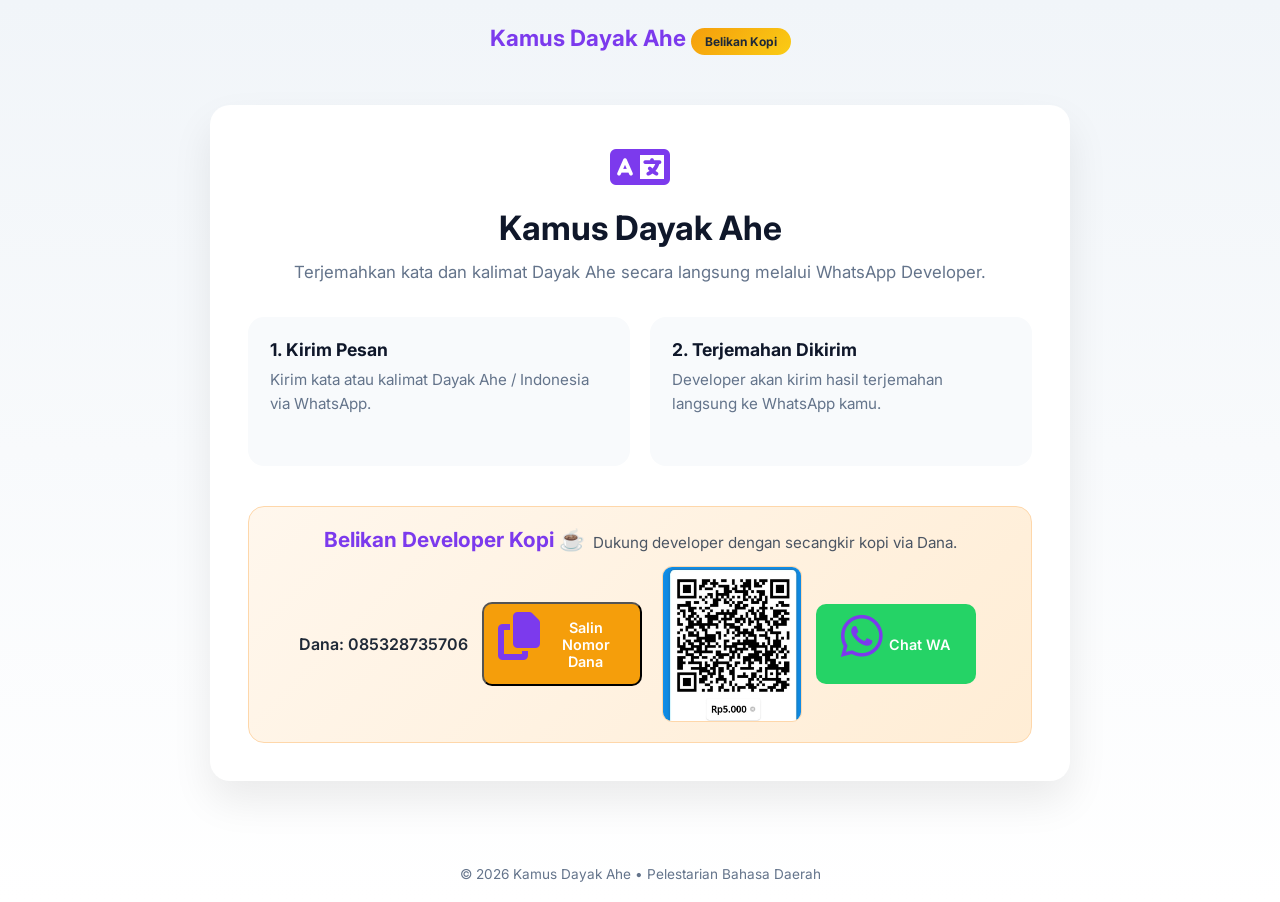
==== bcopy.html @ 18009dcf "Add files via upload" ====
<!DOCTYPE html>
<html lang="id">
<head>
<meta charset="UTF-8">
<meta name="viewport" content="width=device-width, initial-scale=1.0">
<title>Kamus Dayak Ahe</title>
<link href="https://fonts.googleapis.com/css2?family=Inter:wght@400;600;700&display=swap" rel="stylesheet">
<link rel="stylesheet" href="https://cdnjs.cloudflare.com/ajax/libs/font-awesome/6.5.1/css/all.min.css">

<style>
:root {
  --primary:#7c3aed;
  --green:#22c55e;
  --gold:#f59e0b;
  --dark:#0f172a;
  --gray:#64748b;
  --light:#f8fafc;
}

*{box-sizing:border-box;margin:0;padding:0;font-family:'Inter',sans-serif;}
body{background:linear-gradient(180deg,#f1f5f9,#ffffff);color:var(--dark);}
header{padding:20px;text-align:center;font-size:1.4rem;font-weight:700;color:var(--primary);}
.badge{display:inline-block;background:linear-gradient(135deg,var(--gold),#facc15);color:#1f2937;padding:6px 14px;border-radius:999px;font-size:0.75rem;font-weight:700;margin-top:8px;}
.container{max-width:900px;margin:auto;padding:30px 20px;}
.intro{background:white;border-radius:20px;padding:38px;box-shadow:0 20px 40px rgba(0,0,0,0.08);text-align:center;}
.intro i{font-size:3rem;color: var(--primary);margin-bottom:16px;}
.intro h1{font-size:2.1rem;margin-bottom:10px;}
.intro p{color: var(--gray);font-size:1.05rem;line-height:1.7;margin-bottom:28px;}
.steps{display:grid;grid-template-columns:repeat(auto-fit,minmax(220px,1fr));gap:20px;margin-top:30px;}
.step{background: var(--light);border-radius:16px;padding:22px;text-align:left;}
.step h3{margin-bottom:8px;font-size:1.1rem;}
.step p{font-size:0.95rem;color:var(--gray);line-height:1.6;}

/* Coffee Box */
.coffee-box{margin-top:40px;padding:20px;border-radius:16px;background:linear-gradient(135deg,#fff7ed,#ffedd5);border:1px solid #fed7aa;text-align:center;display:flex;flex-direction:column;align-items:center;gap:8px;}
.coffee-box h2{font-size:1.3rem;margin-bottom:6px;color: var(--primary);}
.coffee-box p{color:#4b5563;font-size:0.95rem;margin-bottom:0;}
.coffee-box .dana-number{font-weight:600;color:#1f2937;}
.coffee-box .btn{display:flex;justify-content:center;align-items:center;gap:6px;padding:8px 14px;border-radius:10px;font-weight:600;text-decoration:none;cursor:pointer;transition:0.3s;color:#fff;font-size:0.9rem;width:100%;max-width:160px;margin:4px 0;}
.btn-wa{background:#25D366;}
.btn-wa:hover{transform:translateY(-2px);box-shadow:0 6px 15px rgba(37,211,102,0.4);}
.btn-dana{background:#f59e0b;}
.btn-dana:hover{transform:translateY(-2px);box-shadow:0 6px 15px rgba(245,158,11,0.4);}
.coffee-box img{margin-top:12px;max-width:140px;width:70%;border-radius:10px;border:1px solid #fed7aa;}

footer{text-align:center;margin-top:35px;padding:20px;font-size:0.85rem;color:var(--gray);}

@media(min-width:480px){
  .coffee-box{flex-direction:row;flex-wrap:wrap;justify-content:center;align-items:center;}
  .coffee-box .btn{margin:6px;}
  .coffee-box img{margin-top:0;margin-left:6px;}
}

@media(max-width:600px){.intro h1{font-size:1.6rem;}}
</style>
</head>
<body>

<header>
  Kamus Dayak Ahe
  <div class="badge">Belikan Kopi</div>
</header>

<div class="container">
  <div class="intro">
    <i class="fa-solid fa-language"></i>
    <h1>Kamus Dayak Ahe</h1>
    <p>Terjemahkan kata dan kalimat Dayak Ahe secara langsung melalui WhatsApp Developer.</p>

    <div class="steps">
      <div class="step">
        <h3>1. Kirim Pesan</h3>
        <p>Kirim kata atau kalimat Dayak Ahe / Indonesia via WhatsApp.</p>
      </div>

      <div class="step">
        <h3>2. Terjemahan Dikirim</h3>
        <p>Developer akan kirim hasil terjemahan langsung ke WhatsApp kamu.</p>
      </div>
    </div>

    <!-- Coffee Box -->
    <div class="coffee-box">
      <h2>Belikan Developer Kopi ☕</h2>
      <p>Dukung developer dengan secangkir kopi via Dana.</p>
      <div class="dana-number">Dana: 085328735706</div>
      <button class="btn btn-dana" onclick="copyDana()">
        <i class="fa-solid fa-copy"></i> Salin Nomor Dana
      </button>
      <img src="qr.jpg" alt="QR Dana Developer">
      <a href="https://wa.me/6285328735706" target="_blank" class="btn btn-wa">
        <i class="fa-brands fa-whatsapp"></i> Chat WA
      </a>
    </div>

  </div>
</div>

<footer>
  © 2026 Kamus Dayak Ahe • Pelestarian Bahasa Daerah
</footer>

<script>
function copyDana(){
  const danaNumber="085328735706";
  navigator.clipboard.writeText(danaNumber).then(()=>{
    alert("Nomor Dana disalin: "+danaNumber);
  }).catch(()=>{
    alert("Gagal menyalin nomor Dana.");
  });
}
</script>

</body>
</html>
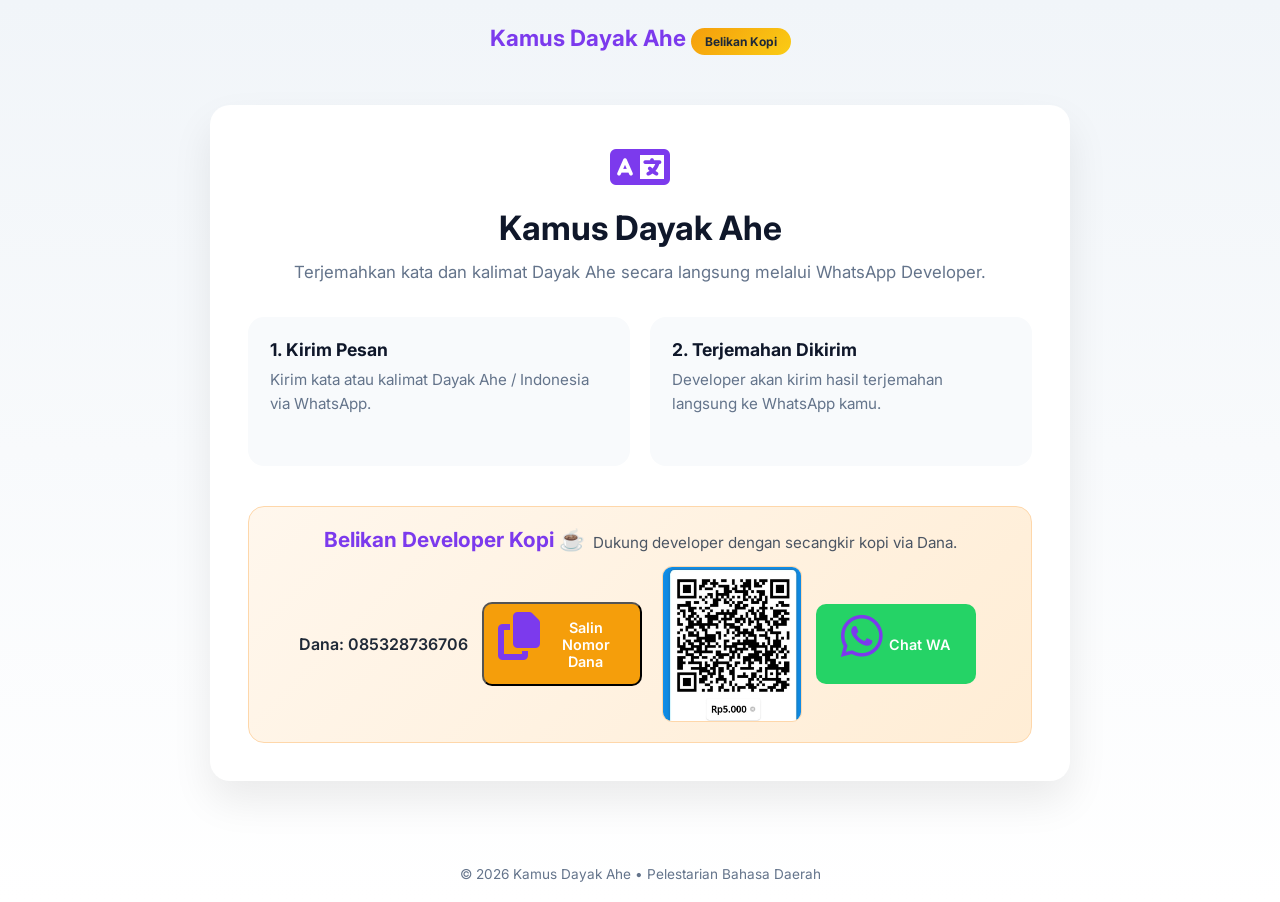
==== commit 83474738: "Update bcopy.html" ====
--- a/bcopy.html
+++ b/bcopy.html
@@ -83,12 +83,12 @@
     <div class="coffee-box">
       <h2>Belikan Developer Kopi ☕</h2>
       <p>Dukung developer dengan secangkir kopi via Dana.</p>
-      <div class="dana-number">Dana: 085328735706</div>
+      <div class="dana-number">Dana: 085328736706</div>
       <button class="btn btn-dana" onclick="copyDana()">
         <i class="fa-solid fa-copy"></i> Salin Nomor Dana
       </button>
       <img src="qr.jpg" alt="QR Dana Developer">
-      <a href="https://wa.me/6285328735706" target="_blank" class="btn btn-wa">
+      <a href="https://wa.me/6285328736706" target="_blank" class="btn btn-wa">
         <i class="fa-brands fa-whatsapp"></i> Chat WA
       </a>
     </div>
@@ -102,7 +102,7 @@
 
 <script>
 function copyDana(){
-  const danaNumber="085328735706";
+  const danaNumber="085328736706";
   navigator.clipboard.writeText(danaNumber).then(()=>{
     alert("Nomor Dana disalin: "+danaNumber);
   }).catch(()=>{
@@ -112,4 +112,4 @@
 </script>
 
 </body>
-</html>+</html>
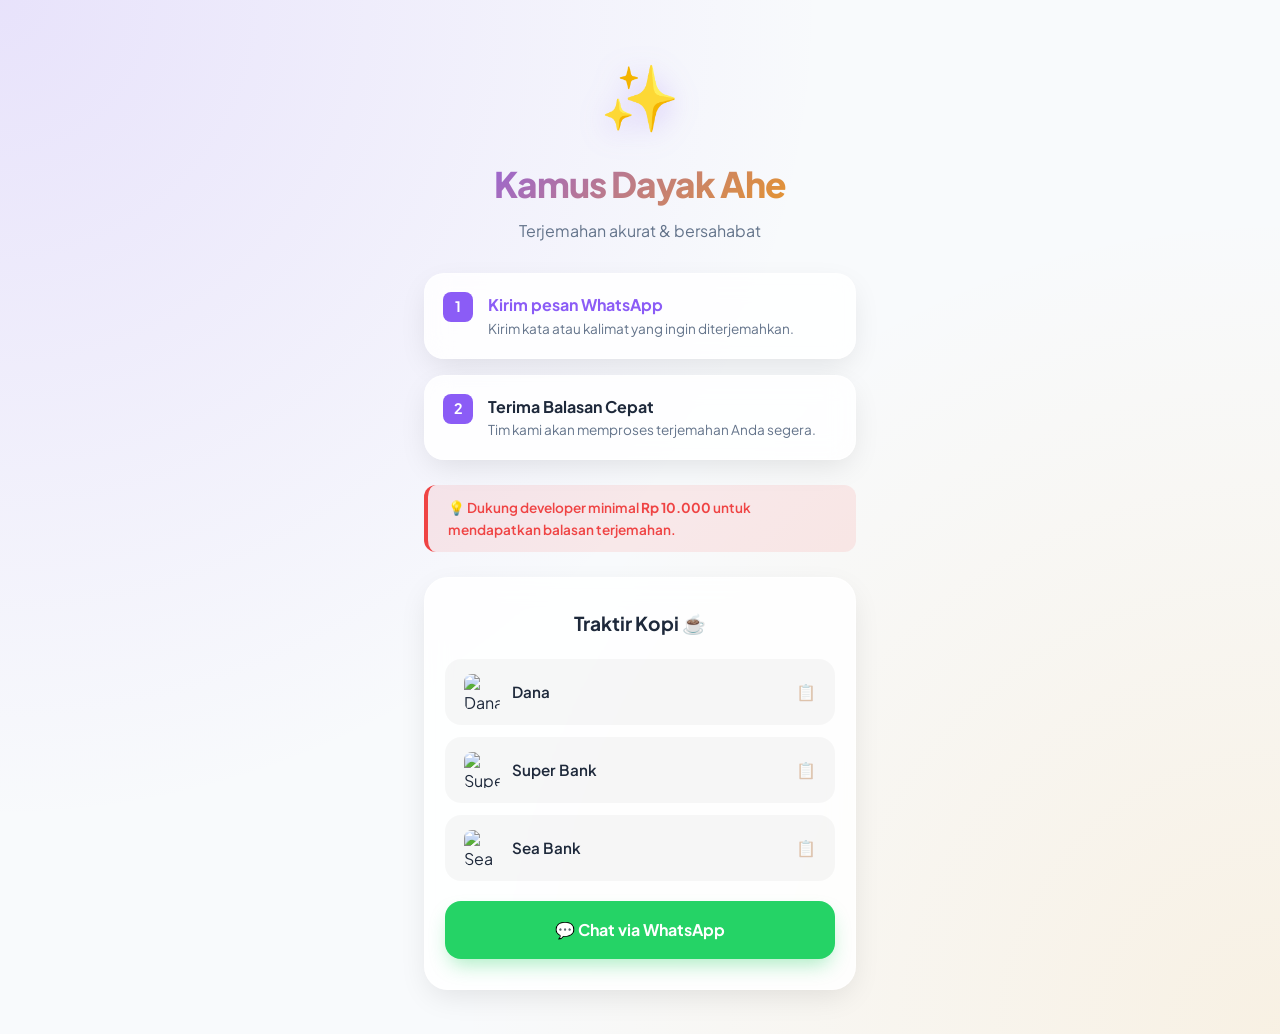
==== commit 0fdf33d2: "Update bcopy.html" ====
--- a/bcopy.html
+++ b/bcopy.html
@@ -3,111 +3,235 @@
 <head>
 <meta charset="UTF-8">
 <meta name="viewport" content="width=device-width, initial-scale=1.0">
-<title>Kamus Dayak Ahe</title>
-<link href="https://fonts.googleapis.com/css2?family=Inter:wght@400;600;700&display=swap" rel="stylesheet">
-<link rel="stylesheet" href="https://cdnjs.cloudflare.com/ajax/libs/font-awesome/6.5.1/css/all.min.css">
-
+<title>Kamus Dayak Ahe | Terjemahan Cepat</title>
+<link href="https://fonts.googleapis.com/css2?family=Plus+Jakarta+Sans:wght@400;600;700;800&display=swap" rel="stylesheet">
 <style>
 :root {
-  --primary:#7c3aed;
-  --green:#22c55e;
-  --gold:#f59e0b;
-  --dark:#0f172a;
-  --gray:#64748b;
-  --light:#f8fafc;
-}
-
-*{box-sizing:border-box;margin:0;padding:0;font-family:'Inter',sans-serif;}
-body{background:linear-gradient(180deg,#f1f5f9,#ffffff);color:var(--dark);}
-header{padding:20px;text-align:center;font-size:1.4rem;font-weight:700;color:var(--primary);}
-.badge{display:inline-block;background:linear-gradient(135deg,var(--gold),#facc15);color:#1f2937;padding:6px 14px;border-radius:999px;font-size:0.75rem;font-weight:700;margin-top:8px;}
-.container{max-width:900px;margin:auto;padding:30px 20px;}
-.intro{background:white;border-radius:20px;padding:38px;box-shadow:0 20px 40px rgba(0,0,0,0.08);text-align:center;}
-.intro i{font-size:3rem;color: var(--primary);margin-bottom:16px;}
-.intro h1{font-size:2.1rem;margin-bottom:10px;}
-.intro p{color: var(--gray);font-size:1.05rem;line-height:1.7;margin-bottom:28px;}
-.steps{display:grid;grid-template-columns:repeat(auto-fit,minmax(220px,1fr));gap:20px;margin-top:30px;}
-.step{background: var(--light);border-radius:16px;padding:22px;text-align:left;}
-.step h3{margin-bottom:8px;font-size:1.1rem;}
-.step p{font-size:0.95rem;color:var(--gray);line-height:1.6;}
-
-/* Coffee Box */
-.coffee-box{margin-top:40px;padding:20px;border-radius:16px;background:linear-gradient(135deg,#fff7ed,#ffedd5);border:1px solid #fed7aa;text-align:center;display:flex;flex-direction:column;align-items:center;gap:8px;}
-.coffee-box h2{font-size:1.3rem;margin-bottom:6px;color: var(--primary);}
-.coffee-box p{color:#4b5563;font-size:0.95rem;margin-bottom:0;}
-.coffee-box .dana-number{font-weight:600;color:#1f2937;}
-.coffee-box .btn{display:flex;justify-content:center;align-items:center;gap:6px;padding:8px 14px;border-radius:10px;font-weight:600;text-decoration:none;cursor:pointer;transition:0.3s;color:#fff;font-size:0.9rem;width:100%;max-width:160px;margin:4px 0;}
-.btn-wa{background:#25D366;}
-.btn-wa:hover{transform:translateY(-2px);box-shadow:0 6px 15px rgba(37,211,102,0.4);}
-.btn-dana{background:#f59e0b;}
-.btn-dana:hover{transform:translateY(-2px);box-shadow:0 6px 15px rgba(245,158,11,0.4);}
-.coffee-box img{margin-top:12px;max-width:140px;width:70%;border-radius:10px;border:1px solid #fed7aa;}
-
-footer{text-align:center;margin-top:35px;padding:20px;font-size:0.85rem;color:var(--gray);}
-
-@media(min-width:480px){
-  .coffee-box{flex-direction:row;flex-wrap:wrap;justify-content:center;align-items:center;}
-  .coffee-box .btn{margin:6px;}
-  .coffee-box img{margin-top:0;margin-left:6px;}
-}
-
-@media(max-width:600px){.intro h1{font-size:1.6rem;}}
+    --primary: #8b5cf6;
+    --primary-light: #a78bfa;
+    --secondary: #f59e0b;
+    --bg: #f8fafc;
+    --card-bg: rgba(255,255,255,0.85);
+    --text: #1e293b;
+    --text-light: #64748b;
+    --glass-border: rgba(255,255,255,0.5);
+    --shadow: 0 10px 30px -5px rgba(0,0,0,0.1);
+}
+
+@media (prefers-color-scheme: dark) {
+    :root {
+        --bg: #0f172a;
+        --card-bg: rgba(30,41,59,0.8);
+        --text: #f1f5f9;
+        --text-light: #94a3b8;
+        --glass-border: rgba(255,255,255,0.1);
+        --shadow: 0 20px 40px -10px rgba(0,0,0,0.5);
+    }
+}
+
+* { box-sizing: border-box; -webkit-tap-highlight-color: transparent; scroll-behavior: smooth; }
+body {
+    font-family: 'Plus Jakarta Sans', sans-serif;
+    margin:0; padding:0;
+    background: var(--bg);
+    background-image: radial-gradient(circle at 0% 0%, rgba(139,92,246,0.15) 0%, transparent 50%),
+                      radial-gradient(circle at 100% 100%, rgba(245,158,11,0.1) 0%, transparent 50%);
+    color: var(--text);
+    display:flex;
+    justify-content:center;
+    align-items:flex-start;
+    min-height:100vh;
+    padding:20px;
+    line-height:1.6;
+}
+
+.container {
+    width:100%;
+    max-width:480px;
+    padding:24px;
+    animation: fadeIn 0.8s ease-out;
+}
+
+@keyframes fadeIn {
+    from { opacity:0; transform: translateY(20px);}
+    to { opacity:1; transform: translateY(0);}
+}
+
+header { text-align:center; margin-bottom:30px; }
+.logo-icon { font-size:4rem; margin-bottom:10px; display:inline-block; filter:drop-shadow(0 5px 15px rgba(139,92,246,0.3)); animation: bounce 2s infinite; }
+@keyframes bounce { 0%,100%{transform:translateY(0);}50%{transform:translateY(-8px);} }
+
+h1 {
+    font-size:2.2rem; font-weight:800; margin:0;
+    background: linear-gradient(135deg,var(--primary),var(--secondary));
+    -webkit-background-clip:text; -webkit-text-fill-color:transparent; letter-spacing:-1px;
+}
+
+.step-card {
+    background: var(--card-bg);
+    backdrop-filter: blur(12px);
+    border:1px solid var(--glass-border);
+    border-radius:20px;
+    padding:18px;
+    margin-bottom:16px;
+    box-shadow: var(--shadow);
+    display:flex; align-items:flex-start; gap:15px;
+    transition: all 0.3s ease;
+}
+.step-card:hover { transform: translateY(-5px) scale(1.02); border-color: var(--primary-light); }
+
+.step-number {
+    background: var(--primary);
+    color:white;
+    width:30px; height:30px;
+    border-radius:8px;
+    display:flex; justify-content:center; align-items:center;
+    font-weight:bold; font-size:0.9rem; flex-shrink:0;
+}
+
+.step-content a { color: var(--primary); font-weight:700; text-decoration:none; transition:0.2s; }
+.step-content a:hover { color: var(--primary-light); }
+
+.note {
+    background: rgba(239,68,68,0.1);
+    color: #ef4444;
+    padding:12px 20px;
+    border-radius:12px;
+    font-size:0.85rem;
+    font-weight:600;
+    margin:25px 0;
+    border-left:4px solid #ef4444;
+    animation: fadeIn 1s ease-out;
+}
+
+.payment-box {
+    background: var(--card-bg);
+    backdrop-filter: blur(12px);
+    border:1px solid var(--glass-border);
+    border-radius:24px;
+    padding:30px 20px;
+    box-shadow: var(--shadow);
+    animation: fadeIn 1s ease-out;
+}
+
+.payment-box h2 { font-size:1.2rem; margin:0 0 20px 0; text-align:center; }
+
+.payment-item {
+    display:flex; justify-content:space-between; align-items:center;
+    background: rgba(0,0,0,0.03);
+    padding:14px 18px; border-radius:16px; margin-bottom:12px;
+    cursor:pointer; transition:0.3s; border:1px solid transparent;
+}
+@media (prefers-color-scheme: dark) { .payment-item { background: rgba(255,255,255,0.05); } }
+.payment-item:hover { background: rgba(139,92,246,0.1); border-color: var(--primary-light); }
+
+.payment-info { display:flex; align-items:center; gap:12px; }
+.payment-item img { width:36px; height:36px; object-fit:contain; border-radius:8px; transition:0.3s; }
+.payment-item:hover img { transform: scale(1.1); }
+
+.payment-name { font-weight:600; font-size:0.95rem; }
+
+.copy-icon { opacity:0.4; transition:0.3s; }
+.payment-item:hover .copy-icon { opacity:1; color: var(--primary-light); }
+
+.btn-wa {
+    display:flex; justify-content:center; align-items:center; gap:10px;
+    background:#25D366; color:white; text-decoration:none;
+    padding:16px; border-radius:16px; font-weight:700; margin-top:20px;
+    transition:0.3s; box-shadow:0 10px 20px -5px rgba(37,211,102,0.4);
+}
+.btn-wa:hover { transform: translateY(-3px); box-shadow:0 15px 25px -5px rgba(37,211,102,0.5); filter:brightness(1.1); }
+
+/* Toast Notification */
+#toast {
+    visibility:hidden; min-width:250px;
+    background-color:#333; color:#fff; text-align:center;
+    border-radius:12px; padding:16px;
+    position:fixed; z-index:1000; bottom:30px;
+    font-weight:600; box-shadow:0 10px 30px rgba(0,0,0,0.2);
+}
+#toast.show { visibility:visible; animation: slideIn 0.5s, slideOut 0.5s 2.5s; }
+@keyframes slideIn { from {bottom:0; opacity:0;} to {bottom:30px; opacity:1;} }
+@keyframes slideOut { from {bottom:30px; opacity:1;} to {bottom:0; opacity:0;} }
 </style>
 </head>
 <body>
 
-<header>
-  Kamus Dayak Ahe
-  <div class="badge">Belikan Kopi</div>
-</header>
-
 <div class="container">
-  <div class="intro">
-    <i class="fa-solid fa-language"></i>
-    <h1>Kamus Dayak Ahe</h1>
-    <p>Terjemahkan kata dan kalimat Dayak Ahe secara langsung melalui WhatsApp Developer.</p>
-
-    <div class="steps">
-      <div class="step">
-        <h3>1. Kirim Pesan</h3>
-        <p>Kirim kata atau kalimat Dayak Ahe / Indonesia via WhatsApp.</p>
-      </div>
-
-      <div class="step">
-        <h3>2. Terjemahan Dikirim</h3>
-        <p>Developer akan kirim hasil terjemahan langsung ke WhatsApp kamu.</p>
-      </div>
-    </div>
-
-    <!-- Coffee Box -->
-    <div class="coffee-box">
-      <h2>Belikan Developer Kopi ☕</h2>
-      <p>Dukung developer dengan secangkir kopi via Dana.</p>
-      <div class="dana-number">Dana: 085328736706</div>
-      <button class="btn btn-dana" onclick="copyDana()">
-        <i class="fa-solid fa-copy"></i> Salin Nomor Dana
-      </button>
-      <img src="qr.jpg" alt="QR Dana Developer">
-      <a href="https://wa.me/6285328736706" target="_blank" class="btn btn-wa">
-        <i class="fa-brands fa-whatsapp"></i> Chat WA
-      </a>
-    </div>
-
-  </div>
+    <header>
+        <span class="logo-icon">✨</span>
+        <h1>Kamus Dayak Ahe</h1>
+        <p style="color: var(--text-light); margin-top:5px;">Terjemahan akurat & bersahabat</p>
+    </header>
+
+    <div class="step-card">
+        <div class="step-number">1</div>
+        <div class="step-content">
+            <a href="https://wa.me/6285328736706" target="_blank">Kirim pesan WhatsApp</a>
+            <div style="font-size:0.85rem; color: var(--text-light);">Kirim kata atau kalimat yang ingin diterjemahkan.</div>
+        </div>
+    </div>
+
+    <div class="step-card">
+        <div class="step-number">2</div>
+        <div class="step-content">
+            <strong>Terima Balasan Cepat</strong>
+            <div style="font-size:0.85rem; color: var(--text-light);">Tim kami akan memproses terjemahan Anda segera.</div>
+        </div>
+    </div>
+
+    <div class="note">
+        💡 Dukung developer minimal <b>Rp 10.000</b> untuk mendapatkan balasan terjemahan.
+    </div>
+
+    <div class="payment-box">
+        <h2>Traktir Kopi ☕</h2>
+        
+        <div class="payment-item" onclick="copyText('085328736706','Dana')">
+            <div class="payment-info">
+                <img src="https://cdn-icons-png.flaticon.com/512/888/888879.png" alt="Dana">
+                <span class="payment-name">Dana</span>
+            </div>
+            <span class="copy-icon">📋</span>
+        </div>
+
+        <div class="payment-item" onclick="copyText('000028454387','Super Bank')">
+            <div class="payment-info">
+                <img src="https://cdn-icons-png.flaticon.com/512/888/888857.png" alt="Super Bank">
+                <span class="payment-name">Super Bank</span>
+            </div>
+            <span class="copy-icon">📋</span>
+        </div>
+
+        <div class="payment-item" onclick="copyText('901780894775','Sea Bank')">
+            <div class="payment-info">
+                <img src="https://cdn-icons-png.flaticon.com/512/888/888844.png" alt="Sea Bank">
+                <span class="payment-name">Sea Bank</span>
+            </div>
+            <span class="copy-icon">📋</span>
+        </div>
+
+        <a href="https://wa.me/6285328736706" target="_blank" class="btn-wa">
+            💬 Chat via WhatsApp
+        </a>
+    </div>
 </div>
 
-<footer>
-  © 2026 Kamus Dayak Ahe • Pelestarian Bahasa Daerah
-</footer>
+<div id="toast"></div>
 
 <script>
-function copyDana(){
-  const danaNumber="085328736706";
-  navigator.clipboard.writeText(danaNumber).then(()=>{
-    alert("Nomor Dana disalin: "+danaNumber);
-  }).catch(()=>{
-    alert("Gagal menyalin nomor Dana.");
-  });
+function copyText(number, provider){
+    navigator.clipboard.writeText(number).then(()=>{
+        showToast(`✅ Nomor ${provider} disalin!`);
+    }).catch(()=>{
+        showToast("❌ Gagal menyalin nomor");
+    });
+}
+function showToast(message){
+    const toast=document.getElementById("toast");
+    toast.innerText=message;
+    toast.className="show";
+    setTimeout(()=>{toast.className=toast.className.replace("show","");},3000);
 }
 </script>
 
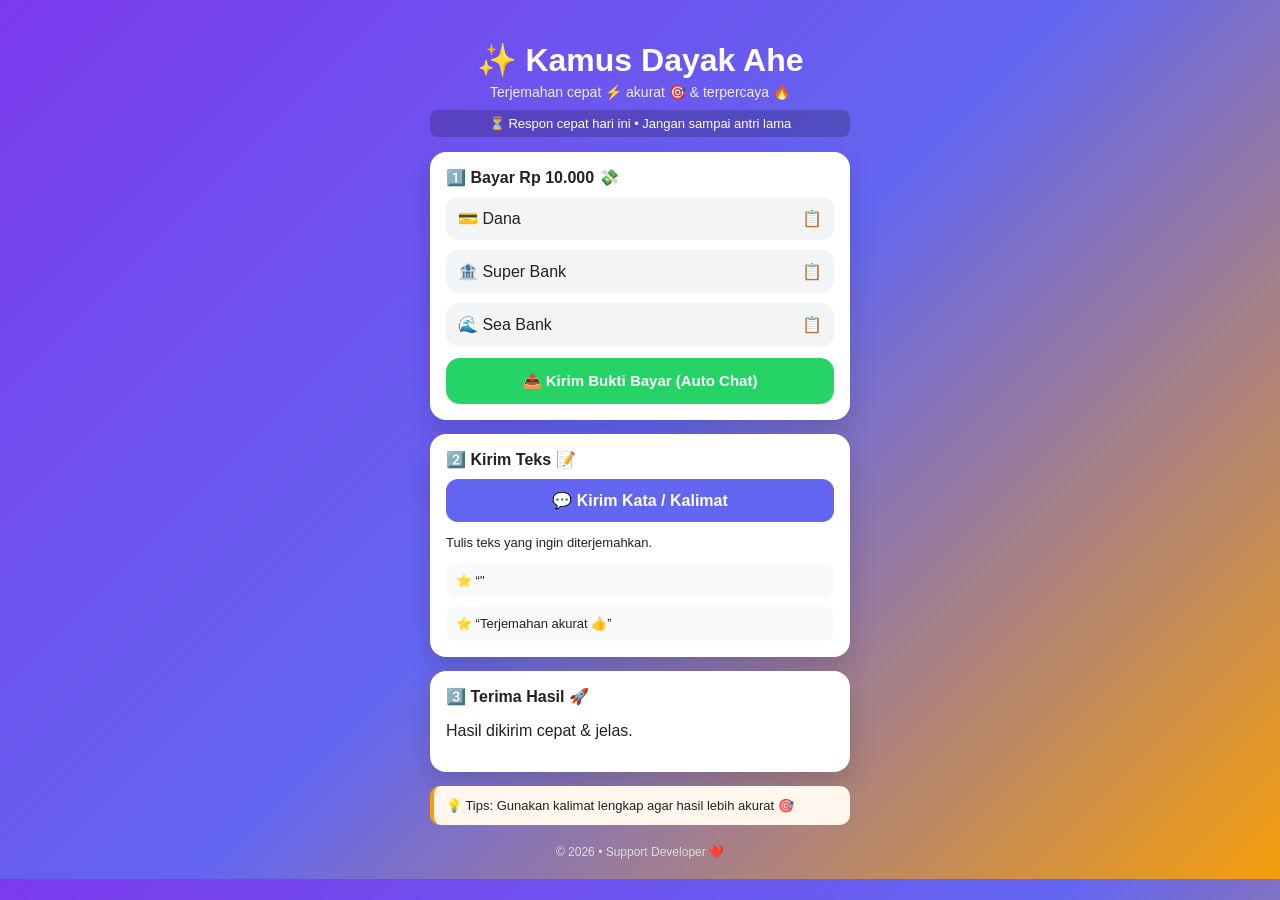
==== commit 1e2d0ca2: "Update bcopy.html" ====
--- a/bcopy.html
+++ b/bcopy.html
@@ -1,239 +1,251 @@
 <!DOCTYPE html>
 <html lang="id">
 <head>
-<meta charset="UTF-8">
-<meta name="viewport" content="width=device-width, initial-scale=1.0">
-<title>Kamus Dayak Ahe | Terjemahan Cepat</title>
-<link href="https://fonts.googleapis.com/css2?family=Plus+Jakarta+Sans:wght@400;600;700;800&display=swap" rel="stylesheet">
-<style>
-:root {
-    --primary: #8b5cf6;
-    --primary-light: #a78bfa;
-    --secondary: #f59e0b;
-    --bg: #f8fafc;
-    --card-bg: rgba(255,255,255,0.85);
-    --text: #1e293b;
-    --text-light: #64748b;
-    --glass-border: rgba(255,255,255,0.5);
-    --shadow: 0 10px 30px -5px rgba(0,0,0,0.1);
-}
-
-@media (prefers-color-scheme: dark) {
-    :root {
-        --bg: #0f172a;
-        --card-bg: rgba(30,41,59,0.8);
-        --text: #f1f5f9;
-        --text-light: #94a3b8;
-        --glass-border: rgba(255,255,255,0.1);
-        --shadow: 0 20px 40px -10px rgba(0,0,0,0.5);
-    }
-}
-
-* { box-sizing: border-box; -webkit-tap-highlight-color: transparent; scroll-behavior: smooth; }
-body {
-    font-family: 'Plus Jakarta Sans', sans-serif;
-    margin:0; padding:0;
-    background: var(--bg);
-    background-image: radial-gradient(circle at 0% 0%, rgba(139,92,246,0.15) 0%, transparent 50%),
-                      radial-gradient(circle at 100% 100%, rgba(245,158,11,0.1) 0%, transparent 50%);
-    color: var(--text);
-    display:flex;
-    justify-content:center;
-    align-items:flex-start;
-    min-height:100vh;
-    padding:20px;
-    line-height:1.6;
-}
-
-.container {
-    width:100%;
-    max-width:480px;
-    padding:24px;
-    animation: fadeIn 0.8s ease-out;
-}
-
-@keyframes fadeIn {
-    from { opacity:0; transform: translateY(20px);}
-    to { opacity:1; transform: translateY(0);}
-}
-
-header { text-align:center; margin-bottom:30px; }
-.logo-icon { font-size:4rem; margin-bottom:10px; display:inline-block; filter:drop-shadow(0 5px 15px rgba(139,92,246,0.3)); animation: bounce 2s infinite; }
-@keyframes bounce { 0%,100%{transform:translateY(0);}50%{transform:translateY(-8px);} }
-
-h1 {
-    font-size:2.2rem; font-weight:800; margin:0;
-    background: linear-gradient(135deg,var(--primary),var(--secondary));
-    -webkit-background-clip:text; -webkit-text-fill-color:transparent; letter-spacing:-1px;
-}
-
-.step-card {
-    background: var(--card-bg);
-    backdrop-filter: blur(12px);
-    border:1px solid var(--glass-border);
-    border-radius:20px;
-    padding:18px;
-    margin-bottom:16px;
-    box-shadow: var(--shadow);
-    display:flex; align-items:flex-start; gap:15px;
-    transition: all 0.3s ease;
-}
-.step-card:hover { transform: translateY(-5px) scale(1.02); border-color: var(--primary-light); }
-
-.step-number {
-    background: var(--primary);
-    color:white;
-    width:30px; height:30px;
-    border-radius:8px;
-    display:flex; justify-content:center; align-items:center;
-    font-weight:bold; font-size:0.9rem; flex-shrink:0;
-}
-
-.step-content a { color: var(--primary); font-weight:700; text-decoration:none; transition:0.2s; }
-.step-content a:hover { color: var(--primary-light); }
-
-.note {
-    background: rgba(239,68,68,0.1);
-    color: #ef4444;
-    padding:12px 20px;
-    border-radius:12px;
-    font-size:0.85rem;
-    font-weight:600;
-    margin:25px 0;
-    border-left:4px solid #ef4444;
-    animation: fadeIn 1s ease-out;
-}
-
-.payment-box {
-    background: var(--card-bg);
-    backdrop-filter: blur(12px);
-    border:1px solid var(--glass-border);
-    border-radius:24px;
-    padding:30px 20px;
-    box-shadow: var(--shadow);
-    animation: fadeIn 1s ease-out;
-}
-
-.payment-box h2 { font-size:1.2rem; margin:0 0 20px 0; text-align:center; }
-
-.payment-item {
-    display:flex; justify-content:space-between; align-items:center;
-    background: rgba(0,0,0,0.03);
-    padding:14px 18px; border-radius:16px; margin-bottom:12px;
-    cursor:pointer; transition:0.3s; border:1px solid transparent;
-}
-@media (prefers-color-scheme: dark) { .payment-item { background: rgba(255,255,255,0.05); } }
-.payment-item:hover { background: rgba(139,92,246,0.1); border-color: var(--primary-light); }
-
-.payment-info { display:flex; align-items:center; gap:12px; }
-.payment-item img { width:36px; height:36px; object-fit:contain; border-radius:8px; transition:0.3s; }
-.payment-item:hover img { transform: scale(1.1); }
-
-.payment-name { font-weight:600; font-size:0.95rem; }
-
-.copy-icon { opacity:0.4; transition:0.3s; }
-.payment-item:hover .copy-icon { opacity:1; color: var(--primary-light); }
-
-.btn-wa {
-    display:flex; justify-content:center; align-items:center; gap:10px;
-    background:#25D366; color:white; text-decoration:none;
-    padding:16px; border-radius:16px; font-weight:700; margin-top:20px;
-    transition:0.3s; box-shadow:0 10px 20px -5px rgba(37,211,102,0.4);
-}
-.btn-wa:hover { transform: translateY(-3px); box-shadow:0 15px 25px -5px rgba(37,211,102,0.5); filter:brightness(1.1); }
-
-/* Toast Notification */
-#toast {
-    visibility:hidden; min-width:250px;
-    background-color:#333; color:#fff; text-align:center;
-    border-radius:12px; padding:16px;
-    position:fixed; z-index:1000; bottom:30px;
-    font-weight:600; box-shadow:0 10px 30px rgba(0,0,0,0.2);
-}
-#toast.show { visibility:visible; animation: slideIn 0.5s, slideOut 0.5s 2.5s; }
-@keyframes slideIn { from {bottom:0; opacity:0;} to {bottom:30px; opacity:1;} }
-@keyframes slideOut { from {bottom:30px; opacity:1;} to {bottom:0; opacity:0;} }
-</style>
+    <meta charset="UTF-8">
+    <meta name="viewport" content="width=device-width, initial-scale=1.0">
+    <title>Kamus Dayak Ahe Premium</title>
+
+    <style>
+        body {
+            font-family: 'Segoe UI', sans-serif;
+            margin: 0;
+            background: linear-gradient(135deg,#7c3aed,#6366f1,#f59e0b);
+            color: #222;
+        }
+
+        .container {
+            max-width: 420px;
+            margin: auto;
+            padding: 20px;
+        }
+
+        h1 {
+            text-align: center;
+            color: #fff;
+            margin-bottom: 5px;
+        }
+
+        .subtitle {
+            text-align: center;
+            color: #eee;
+            font-size: 14px;
+            margin-bottom: 10px;
+        }
+
+        .urgency {
+            text-align: center;
+            font-size: 13px;
+            color: #fff;
+            background: rgba(0,0,0,0.2);
+            padding: 6px;
+            border-radius: 8px;
+            margin-bottom: 15px;
+        }
+
+        .card {
+            background: #fff;
+            padding: 16px;
+            border-radius: 16px;
+            margin-bottom: 14px;
+            box-shadow: 0 12px 25px rgba(0,0,0,0.15);
+        }
+
+        .step {
+            font-weight: bold;
+            margin-bottom: 10px;
+        }
+
+        .payment {
+            display: flex;
+            justify-content: space-between;
+            padding: 12px;
+            background: #f3f4f6;
+            border-radius: 12px;
+            margin-bottom: 10px;
+            cursor: pointer;
+            transition: 0.2s;
+        }
+
+        .payment:hover {
+            background: #e0e7ff;
+            transform: scale(1.03);
+        }
+
+        .btn {
+            display: block;
+            text-align: center;
+            padding: 14px;
+            background: #25D366;
+            color: #fff;
+            text-decoration: none;
+            border-radius: 14px;
+            margin-top: 12px;
+            font-weight: bold;
+            font-size: 15px;
+            transition: 0.2s;
+        }
+
+        .btn:hover {
+            transform: translateY(-2px);
+            box-shadow: 0 10px 20px rgba(37,211,102,0.4);
+        }
+
+        .secondary-btn {
+            display: block;
+            text-align: center;
+            padding: 12px;
+            background: #6366f1;
+            color: #fff;
+            text-decoration: none;
+            border-radius: 12px;
+            margin-top: 8px;
+            font-weight: 600;
+        }
+
+        .note {
+            background: #fff7ed;
+            border-left: 4px solid #f59e0b;
+            padding: 12px;
+            border-radius: 10px;
+            font-size: 13px;
+            margin-bottom: 14px;
+        }
+
+        .testi {
+            font-size: 13px;
+            background: #f9fafb;
+            padding: 10px;
+            border-radius: 10px;
+            margin-top: 8px;
+        }
+
+        .footer {
+            text-align: center;
+            color: #ddd;
+            font-size: 12px;
+            margin-top: 20px;
+        }
+
+        #toast {
+            position: fixed;
+            bottom: 20px;
+            left: 50%;
+            transform: translateX(-50%);
+            background: #111;
+            color: #fff;
+            padding: 10px 16px;
+            border-radius: 10px;
+            opacity: 0;
+            transition: 0.3s;
+        }
+        #toast.show {
+            opacity: 1;
+        }
+    </style>
 </head>
+
 <body>
 
-<div class="container">
-    <header>
-        <span class="logo-icon">✨</span>
-        <h1>Kamus Dayak Ahe</h1>
-        <p style="color: var(--text-light); margin-top:5px;">Terjemahan akurat & bersahabat</p>
-    </header>
-
-    <div class="step-card">
-        <div class="step-number">1</div>
-        <div class="step-content">
-            <a href="https://wa.me/6285328736706" target="_blank">Kirim pesan WhatsApp</a>
-            <div style="font-size:0.85rem; color: var(--text-light);">Kirim kata atau kalimat yang ingin diterjemahkan.</div>
-        </div>
+    <div class="container">
+
+        <h1>✨ Kamus Dayak Ahe</h1>
+        <div class="subtitle">
+            Terjemahan cepat ⚡ akurat 🎯 & terpercaya 🔥
+        </div>
+        <div class="urgency">
+            ⏳ Respon cepat hari ini • Jangan sampai antri lama
+        </div>
+
+        <!-- STEP 1 -->
+        <div class="card">
+            <div class="step">
+                1️⃣ Bayar Rp 10.000 💸
+            </div>
+
+            <div class="payment" onclick="copy('085328736706','Dana')">
+                💳 Dana <span>📋</span>
+            </div>
+
+            <div class="payment" onclick="copy('000028454387','Super Bank')">
+                🏦 Super Bank <span>📋</span>
+            </div>
+
+            <div class="payment" onclick="copy('901780894775','Sea Bank')">
+                🌊 Sea Bank <span>📋</span>
+            </div>
+
+            <a href="#" onclick="waBukti()" class="btn">
+                📤 Kirim Bukti Bayar (Auto Chat)
+            </a>
+        </div>
+
+        <!-- STEP 2 -->
+        <div class="card">
+            <div class="step">
+                2️⃣ Kirim Teks 📝
+            </div>
+
+            <a href="#" onclick="waOrder()" class="secondary-btn">
+                💬 Kirim Kata / Kalimat
+            </a>
+
+            <p style="font-size:13px;">
+                Tulis teks yang ingin diterjemahkan.
+            </p>
+
+            <div class="testi">
+                ⭐ “"
+            </div>
+            <div class="testi">
+                ⭐ “Terjemahan akurat 👍”
+            </div>
+        </div>
+
+        <!-- STEP 3 -->
+        <div class="card">
+            <div class="step">
+                3️⃣ Terima Hasil 🚀
+            </div>
+            <p>
+                Hasil dikirim cepat & jelas.
+            </p>
+        </div>
+
+        <div class="note">
+            💡 Tips: Gunakan kalimat lengkap agar hasil lebih akurat 🎯
+        </div>
+
+        <div class="footer">
+            © 2026 • Support Developer ❤️
+        </div>
+
     </div>
 
-    <div class="step-card">
-        <div class="step-number">2</div>
-        <div class="step-content">
-            <strong>Terima Balasan Cepat</strong>
-            <div style="font-size:0.85rem; color: var(--text-light);">Tim kami akan memproses terjemahan Anda segera.</div>
-        </div>
-    </div>
-
-    <div class="note">
-        💡 Dukung developer minimal <b>Rp 10.000</b> untuk mendapatkan balasan terjemahan.
-    </div>
-
-    <div class="payment-box">
-        <h2>Traktir Kopi ☕</h2>
-        
-        <div class="payment-item" onclick="copyText('085328736706','Dana')">
-            <div class="payment-info">
-                <img src="https://cdn-icons-png.flaticon.com/512/888/888879.png" alt="Dana">
-                <span class="payment-name">Dana</span>
-            </div>
-            <span class="copy-icon">📋</span>
-        </div>
-
-        <div class="payment-item" onclick="copyText('000028454387','Super Bank')">
-            <div class="payment-info">
-                <img src="https://cdn-icons-png.flaticon.com/512/888/888857.png" alt="Super Bank">
-                <span class="payment-name">Super Bank</span>
-            </div>
-            <span class="copy-icon">📋</span>
-        </div>
-
-        <div class="payment-item" onclick="copyText('901780894775','Sea Bank')">
-            <div class="payment-info">
-                <img src="https://cdn-icons-png.flaticon.com/512/888/888844.png" alt="Sea Bank">
-                <span class="payment-name">Sea Bank</span>
-            </div>
-            <span class="copy-icon">📋</span>
-        </div>
-
-        <a href="https://wa.me/6285328736706" target="_blank" class="btn-wa">
-            💬 Chat via WhatsApp
-        </a>
-    </div>
-</div>
-
-<div id="toast"></div>
-
-<script>
-function copyText(number, provider){
-    navigator.clipboard.writeText(number).then(()=>{
-        showToast(`✅ Nomor ${provider} disalin!`);
-    }).catch(()=>{
-        showToast("❌ Gagal menyalin nomor");
-    });
-}
-function showToast(message){
-    const toast=document.getElementById("toast");
-    toast.innerText=message;
-    toast.className="show";
-    setTimeout(()=>{toast.className=toast.className.replace("show","");},3000);
-}
-</script>
+    <div id="toast"></div>
+
+    <script>
+        function copy(text, name) {
+            navigator.clipboard.writeText(text);
+            showToast("✅ " + name + " disalin!");
+        }
+
+        function showToast(msg) {
+            let t = document.getElementById("toast");
+            t.innerText = msg;
+            t.classList.add("show");
+            setTimeout(()=>t.classList.remove("show"), 2000);
+        }
+
+        function waBukti() {
+            let pesan = "Halo, saya sudah bayar. Ini bukti transfer saya.";
+            window.open("https://wa.me/6285328736706?text=" + encodeURIComponent(pesan));
+        }
+
+        function waOrder() {
+            let pesan = "Halo, saya ingin terjemahkan:\n\n";
+            window.open("https://wa.me/6285328736706?text=" + encodeURIComponent(pesan));
+        }
+    </script>
 
 </body>
 </html>
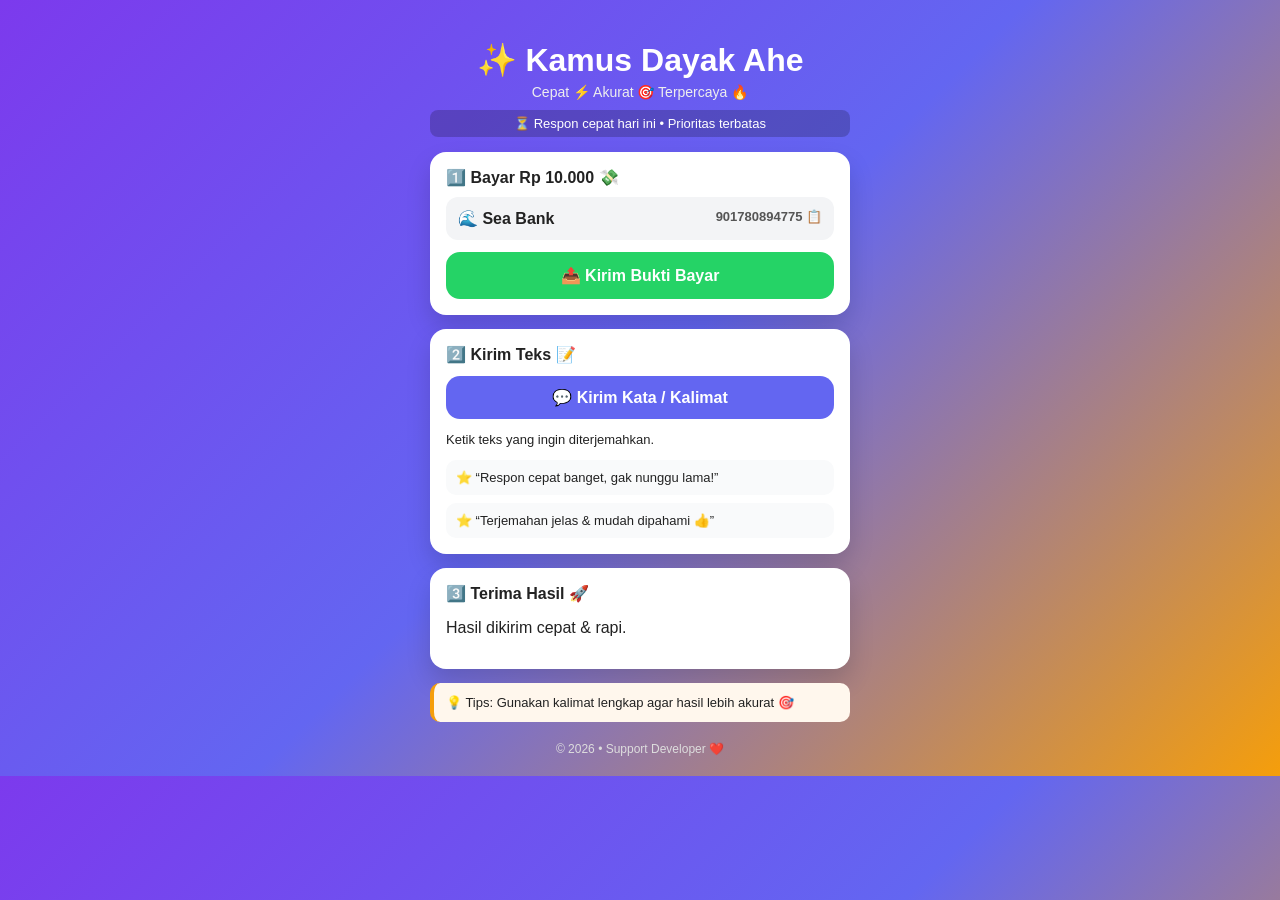
==== commit 6a1b3a95: "Update bcopy.html" ====
--- a/bcopy.html
+++ b/bcopy.html
@@ -1,251 +1,218 @@
 <!DOCTYPE html>
 <html lang="id">
 <head>
-    <meta charset="UTF-8">
-    <meta name="viewport" content="width=device-width, initial-scale=1.0">
-    <title>Kamus Dayak Ahe Premium</title>
-
-    <style>
-        body {
-            font-family: 'Segoe UI', sans-serif;
-            margin: 0;
-            background: linear-gradient(135deg,#7c3aed,#6366f1,#f59e0b);
-            color: #222;
-        }
-
-        .container {
-            max-width: 420px;
-            margin: auto;
-            padding: 20px;
-        }
-
-        h1 {
-            text-align: center;
-            color: #fff;
-            margin-bottom: 5px;
-        }
-
-        .subtitle {
-            text-align: center;
-            color: #eee;
-            font-size: 14px;
-            margin-bottom: 10px;
-        }
-
-        .urgency {
-            text-align: center;
-            font-size: 13px;
-            color: #fff;
-            background: rgba(0,0,0,0.2);
-            padding: 6px;
-            border-radius: 8px;
-            margin-bottom: 15px;
-        }
-
-        .card {
-            background: #fff;
-            padding: 16px;
-            border-radius: 16px;
-            margin-bottom: 14px;
-            box-shadow: 0 12px 25px rgba(0,0,0,0.15);
-        }
-
-        .step {
-            font-weight: bold;
-            margin-bottom: 10px;
-        }
-
-        .payment {
-            display: flex;
-            justify-content: space-between;
-            padding: 12px;
-            background: #f3f4f6;
-            border-radius: 12px;
-            margin-bottom: 10px;
-            cursor: pointer;
-            transition: 0.2s;
-        }
-
-        .payment:hover {
-            background: #e0e7ff;
-            transform: scale(1.03);
-        }
-
-        .btn {
-            display: block;
-            text-align: center;
-            padding: 14px;
-            background: #25D366;
-            color: #fff;
-            text-decoration: none;
-            border-radius: 14px;
-            margin-top: 12px;
-            font-weight: bold;
-            font-size: 15px;
-            transition: 0.2s;
-        }
-
-        .btn:hover {
-            transform: translateY(-2px);
-            box-shadow: 0 10px 20px rgba(37,211,102,0.4);
-        }
-
-        .secondary-btn {
-            display: block;
-            text-align: center;
-            padding: 12px;
-            background: #6366f1;
-            color: #fff;
-            text-decoration: none;
-            border-radius: 12px;
-            margin-top: 8px;
-            font-weight: 600;
-        }
-
-        .note {
-            background: #fff7ed;
-            border-left: 4px solid #f59e0b;
-            padding: 12px;
-            border-radius: 10px;
-            font-size: 13px;
-            margin-bottom: 14px;
-        }
-
-        .testi {
-            font-size: 13px;
-            background: #f9fafb;
-            padding: 10px;
-            border-radius: 10px;
-            margin-top: 8px;
-        }
-
-        .footer {
-            text-align: center;
-            color: #ddd;
-            font-size: 12px;
-            margin-top: 20px;
-        }
-
-        #toast {
-            position: fixed;
-            bottom: 20px;
-            left: 50%;
-            transform: translateX(-50%);
-            background: #111;
-            color: #fff;
-            padding: 10px 16px;
-            border-radius: 10px;
-            opacity: 0;
-            transition: 0.3s;
-        }
-        #toast.show {
-            opacity: 1;
-        }
-    </style>
+<meta charset="UTF-8">
+<meta name="viewport" content="width=device-width, initial-scale=1.0">
+<title>Kamus Dayak Ahe Premium</title>
+
+<style>
+body {
+    font-family:'Segoe UI',sans-serif;
+    margin:0;
+    background:linear-gradient(135deg,#7c3aed,#6366f1,#f59e0b);
+    color:#222;
+}
+
+.container {
+    max-width:420px;
+    margin:auto;
+    padding:20px;
+}
+
+h1 { text-align:center; color:#fff; margin-bottom:5px; }
+
+.subtitle {
+    text-align:center;
+    color:#eee;
+    font-size:14px;
+}
+
+.urgency {
+    text-align:center;
+    font-size:13px;
+    color:#fff;
+    background:rgba(0,0,0,0.2);
+    padding:6px;
+    border-radius:8px;
+    margin:10px 0 15px;
+}
+
+.card {
+    background:#fff;
+    padding:16px;
+    border-radius:16px;
+    margin-bottom:14px;
+    box-shadow:0 12px 25px rgba(0,0,0,0.15);
+}
+
+.step { font-weight:bold; margin-bottom:10px; }
+
+.payment {
+    display:flex;
+    justify-content:space-between;
+    padding:12px;
+    background:#f3f4f6;
+    border-radius:12px;
+    margin-bottom:10px;
+    cursor:pointer;
+    transition:0.2s;
+    font-weight:600;
+}
+
+.payment:hover {
+    background:#e0e7ff;
+    transform:scale(1.03);
+}
+
+.payment:active {
+    transform:scale(0.97);
+}
+
+.number {
+    font-size:13px;
+    color:#555;
+}
+
+.btn, .secondary-btn {
+    display:block;
+    text-align:center;
+    text-decoration:none;
+    border-radius:14px;
+    margin-top:12px;
+    font-weight:bold;
+}
+
+.btn {
+    padding:14px;
+    background:#25D366;
+    color:#fff;
+}
+
+.secondary-btn {
+    padding:12px;
+    background:#6366f1;
+    color:#fff;
+}
+
+.btn:hover { box-shadow:0 10px 20px rgba(37,211,102,0.4); }
+
+.testi {
+    font-size:13px;
+    background:#f9fafb;
+    padding:10px;
+    border-radius:10px;
+    margin-top:8px;
+}
+
+.note {
+    background:#fff7ed;
+    border-left:4px solid #f59e0b;
+    padding:12px;
+    border-radius:10px;
+    font-size:13px;
+}
+
+.footer {
+    text-align:center;
+    color:#ddd;
+    font-size:12px;
+    margin-top:20px;
+}
+
+#toast {
+    position:fixed;
+    bottom:20px;
+    left:50%;
+    transform:translateX(-50%);
+    background:#111;
+    color:#fff;
+    padding:10px 16px;
+    border-radius:10px;
+    opacity:0;
+    transition:0.3s;
+}
+#toast.show { opacity:1; }
+</style>
 </head>
 
 <body>
 
-    <div class="container">
-
-        <h1>✨ Kamus Dayak Ahe</h1>
-        <div class="subtitle">
-            Terjemahan cepat ⚡ akurat 🎯 & terpercaya 🔥
-        </div>
-        <div class="urgency">
-            ⏳ Respon cepat hari ini • Jangan sampai antri lama
-        </div>
-
-        <!-- STEP 1 -->
-        <div class="card">
-            <div class="step">
-                1️⃣ Bayar Rp 10.000 💸
-            </div>
-
-            <div class="payment" onclick="copy('085328736706','Dana')">
-                💳 Dana <span>📋</span>
-            </div>
-
-            <div class="payment" onclick="copy('000028454387','Super Bank')">
-                🏦 Super Bank <span>📋</span>
-            </div>
-
-            <div class="payment" onclick="copy('901780894775','Sea Bank')">
-                🌊 Sea Bank <span>📋</span>
-            </div>
-
-            <a href="#" onclick="waBukti()" class="btn">
-                📤 Kirim Bukti Bayar (Auto Chat)
-            </a>
-        </div>
-
-        <!-- STEP 2 -->
-        <div class="card">
-            <div class="step">
-                2️⃣ Kirim Teks 📝
-            </div>
-
-            <a href="#" onclick="waOrder()" class="secondary-btn">
-                💬 Kirim Kata / Kalimat
-            </a>
-
-            <p style="font-size:13px;">
-                Tulis teks yang ingin diterjemahkan.
-            </p>
-
-            <div class="testi">
-                ⭐ “"
-            </div>
-            <div class="testi">
-                ⭐ “Terjemahan akurat 👍”
-            </div>
-        </div>
-
-        <!-- STEP 3 -->
-        <div class="card">
-            <div class="step">
-                3️⃣ Terima Hasil 🚀
-            </div>
-            <p>
-                Hasil dikirim cepat & jelas.
-            </p>
-        </div>
-
-        <div class="note">
-            💡 Tips: Gunakan kalimat lengkap agar hasil lebih akurat 🎯
-        </div>
-
-        <div class="footer">
-            © 2026 • Support Developer ❤️
-        </div>
-
-    </div>
-
-    <div id="toast"></div>
-
-    <script>
-        function copy(text, name) {
-            navigator.clipboard.writeText(text);
-            showToast("✅ " + name + " disalin!");
-        }
-
-        function showToast(msg) {
-            let t = document.getElementById("toast");
-            t.innerText = msg;
-            t.classList.add("show");
-            setTimeout(()=>t.classList.remove("show"), 2000);
-        }
-
-        function waBukti() {
-            let pesan = "Halo, saya sudah bayar. Ini bukti transfer saya.";
-            window.open("https://wa.me/6285328736706?text=" + encodeURIComponent(pesan));
-        }
-
-        function waOrder() {
-            let pesan = "Halo, saya ingin terjemahkan:\n\n";
-            window.open("https://wa.me/6285328736706?text=" + encodeURIComponent(pesan));
-        }
-    </script>
+<div class="container">
+
+<h1>✨ Kamus Dayak Ahe</h1>
+<div class="subtitle">Cepat ⚡ Akurat 🎯 Terpercaya 🔥</div>
+<div class="urgency">⏳ Respon cepat hari ini • Prioritas terbatas</div>
+
+<!-- STEP 1 -->
+<div class="card">
+<div class="step">1️⃣ Bayar Rp 10.000 💸</div>
+
+<div class="payment" onclick="copy('901780894775','Sea Bank')">
+<span>🌊 Sea Bank</span>
+<span class="number">901780894775 📋</span>
+</div>
+
+<a href="javascript:void(0)" onclick="waBukti()" class="btn">
+📤 Kirim Bukti Bayar
+</a>
+</div>
+
+<!-- STEP 2 -->
+<div class="card">
+<div class="step">2️⃣ Kirim Teks 📝</div>
+
+<a href="javascript:void(0)" onclick="waOrder()" class="secondary-btn">
+💬 Kirim Kata / Kalimat
+</a>
+
+<p style="font-size:13px;">Ketik teks yang ingin diterjemahkan.</p>
+
+<div class="testi">⭐ “Respon cepat banget, gak nunggu lama!”</div>
+<div class="testi">⭐ “Terjemahan jelas & mudah dipahami 👍”</div>
+</div>
+
+<!-- STEP 3 -->
+<div class="card">
+<div class="step">3️⃣ Terima Hasil 🚀</div>
+<p>Hasil dikirim cepat & rapi.</p>
+</div>
+
+<div class="note">
+💡 Tips: Gunakan kalimat lengkap agar hasil lebih akurat 🎯
+</div>
+
+<div class="footer">
+© 2026 • Support Developer ❤️
+</div>
+
+</div>
+
+<div id="toast"></div>
+
+<script>
+function copy(text,name){
+    navigator.clipboard.writeText(text)
+    .then(()=>showToast("✅ "+name+" disalin!"))
+    .catch(()=>showToast("❌ Gagal menyalin"));
+}
+
+function showToast(msg){
+    let t=document.getElementById("toast");
+    t.innerText=msg;
+    t.classList.add("show");
+    setTimeout(()=>t.classList.remove("show"),2000);
+}
+
+function waBukti(){
+    let pesan="Halo, saya sudah bayar. Ini bukti transfer saya.";
+    window.open("https://wa.me/6285328736706?text="+encodeURIComponent(pesan));
+}
+
+function waOrder(){
+    let pesan="Halo, saya ingin terjemahkan:\n\n";
+    window.open("https://wa.me/6285328736706?text="+encodeURIComponent(pesan));
+}
+</script>
 
 </body>
 </html>
